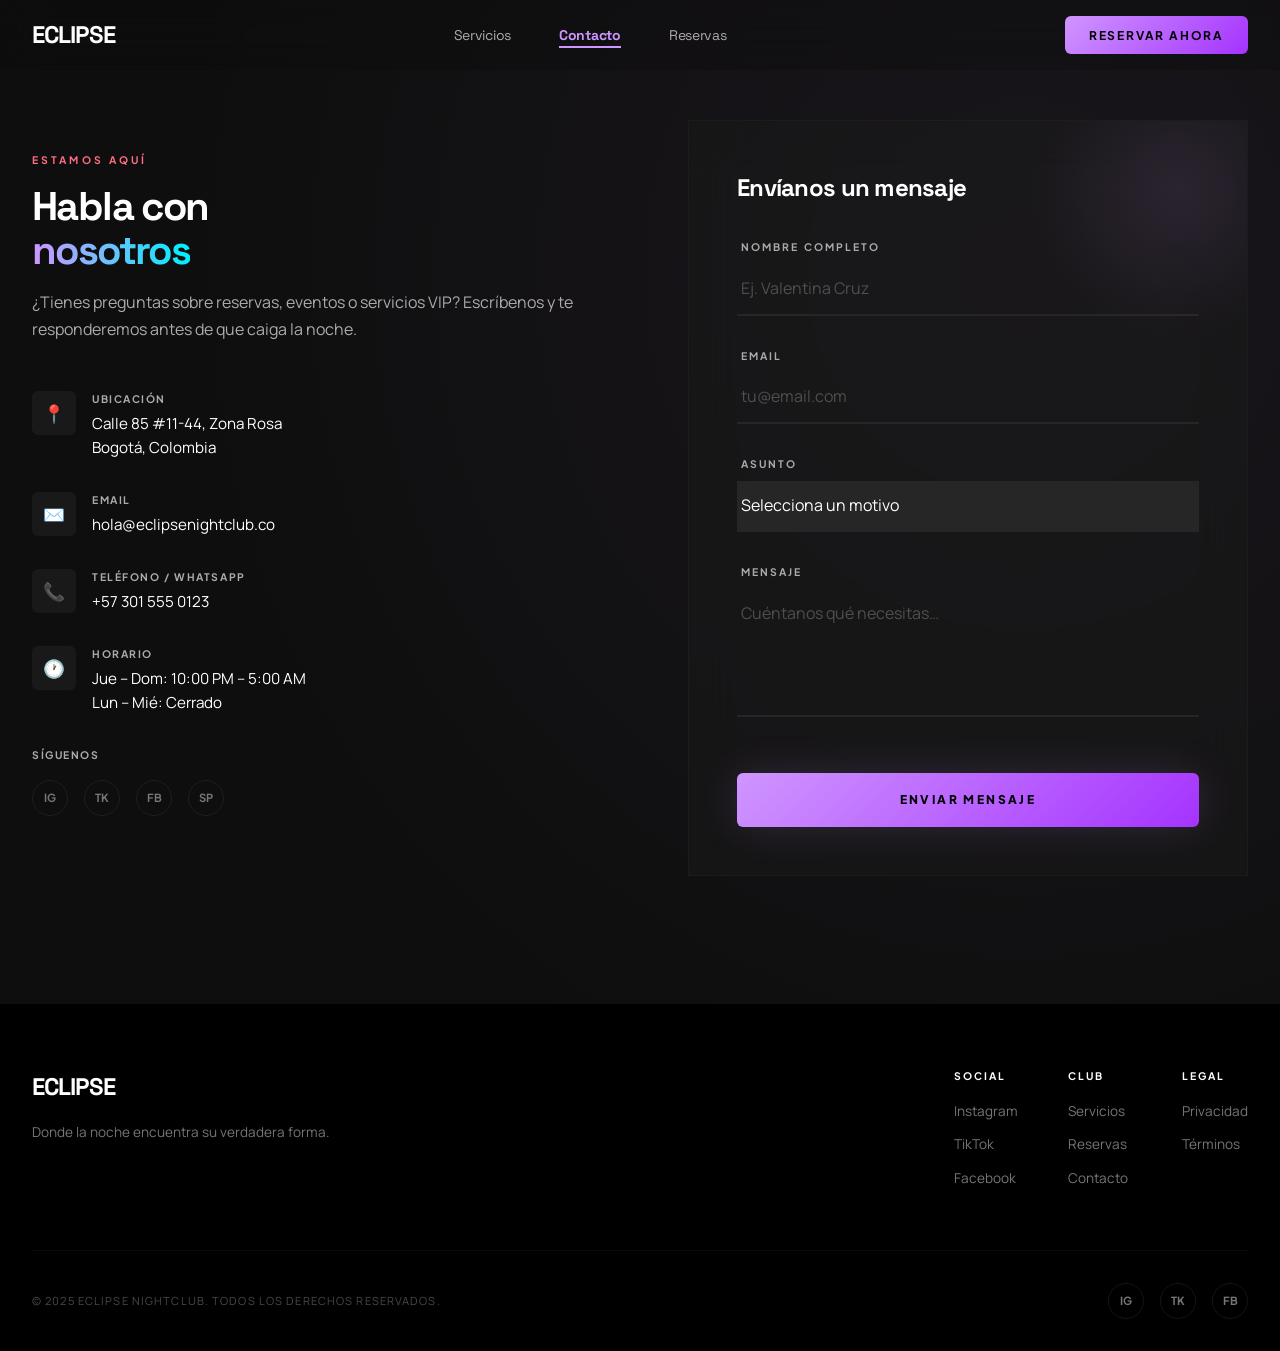
==== contacto.html @ fee571f5 "first commit" ====
<!DOCTYPE html>
<html lang="es" class="dark">
<head>
  <meta charset="UTF-8" />
  <meta name="viewport" content="width=device-width, initial-scale=1.0" />
  <title>ECLIPSE — Contacto</title>
  <meta name="description" content="Contáctanos. Estamos aquí para hacer de tu noche algo extraordinario." />
  <link rel="preconnect" href="https://fonts.googleapis.com" />
  <link rel="preconnect" href="https://fonts.gstatic.com" crossorigin />
  <link href="https://fonts.googleapis.com/css2?family=Space+Grotesk:wght@300;400;500;600;700&family=Manrope:wght@300;400;500;600;700&family=Plus+Jakarta+Sans:wght@400;500;600;700&display=swap" rel="stylesheet" />
  <link rel="stylesheet" href="styles.css" />
</head>
<body style="background:radial-gradient(ellipse at 80% 20%, rgba(207,150,255,0.06) 0%, transparent 60%), var(--surface-dim);">

<!-- NAV -->
<nav class="nav" role="navigation" aria-label="Navegación principal">
  <div class="nav__inner">
    <a href="index.html" class="nav__logo">ECLIPSE</a>
    <ul class="nav__links" role="list">
      <li><a href="servicios.html">Servicios</a></li>
      <li><a href="contacto.html" class="active">Contacto</a></li>
      <li><a href="reservas.html">Reservas</a></li>
    </ul>
    <a href="reservas.html" class="nav__cta">Reservar ahora</a>
    <button class="nav__hamburger" aria-label="Abrir menú" aria-expanded="false">
      <span></span><span></span><span></span>
    </button>
  </div>
  <div class="nav__mobile-menu">
    <a href="servicios.html">Servicios</a>
    <a href="contacto.html" class="active">Contacto</a>
    <a href="reservas.html">Reservas</a>
    <a href="reservas.html" class="nav__cta" style="margin-top:0.5rem;">Reservar ahora</a>
  </div>
</nav>

<!-- MAIN LAYOUT -->
<main>
  <div class="contacto-layout">

    <!-- LEFT: Info -->
    <div class="contacto-info animate-fade-in-up">
      <span class="section-eyebrow">Estamos aquí</span>
      <h1 class="contacto-info__title">
        Habla con<br />
        <span style="background:linear-gradient(90deg,var(--primary),var(--secondary));-webkit-background-clip:text;-webkit-text-fill-color:transparent;background-clip:text;">nosotros</span>
      </h1>
      <p class="contacto-info__subtitle">
        ¿Tienes preguntas sobre reservas, eventos o servicios VIP? Escríbenos y te responderemos antes de que caiga la noche.
      </p>

      <div class="contacto-item">
        <div class="contacto-item__icon">📍</div>
        <div>
          <p class="contacto-item__label">Ubicación</p>
          <p class="contacto-item__value">Calle 85 #11-44, Zona Rosa<br />Bogotá, Colombia</p>
        </div>
      </div>

      <div class="contacto-item">
        <div class="contacto-item__icon">✉️</div>
        <div>
          <p class="contacto-item__label">Email</p>
          <p class="contacto-item__value">hola@eclipsenightclub.co</p>
        </div>
      </div>

      <div class="contacto-item">
        <div class="contacto-item__icon">📞</div>
        <div>
          <p class="contacto-item__label">Teléfono / WhatsApp</p>
          <p class="contacto-item__value">+57 301 555 0123</p>
        </div>
      </div>

      <div class="contacto-item">
        <div class="contacto-item__icon">🕐</div>
        <div>
          <p class="contacto-item__label">Horario</p>
          <p class="contacto-item__value">Jue – Dom: 10:00 PM – 5:00 AM<br />Lun – Mié: Cerrado</p>
        </div>
      </div>

      <!-- Social links -->
      <div style="margin-top:var(--space-8);">
        <p class="contacto-item__label" style="margin-bottom:var(--space-4);">Síguenos</p>
        <div class="footer__socials">
          <a href="#" class="footer__social-link" aria-label="Instagram">IG</a>
          <a href="#" class="footer__social-link" aria-label="TikTok">TK</a>
          <a href="#" class="footer__social-link" aria-label="Facebook">FB</a>
          <a href="#" class="footer__social-link" aria-label="Spotify">SP</a>
        </div>
      </div>
    </div>

    <!-- RIGHT: Form -->
    <div class="contacto-form-wrapper animate-fade-in-up delay-1">
      <h2 style="font-family:var(--font-headline);font-size:1.5rem;font-weight:700;letter-spacing:-0.03em;color:#fff;margin-bottom:var(--space-8);">
        Envíanos un mensaje
      </h2>

      <form id="contact-form" novalidate>

        <div class="form-field">
          <label class="form-label" for="c-nombre">Nombre completo</label>
          <input
            class="form-input"
            type="text"
            id="c-nombre"
            name="nombre"
            placeholder="Ej. Valentina Cruz"
            autocomplete="name"
            data-required
          />
          <p class="form-error-msg" id="c-nombre-error" role="alert"></p>
        </div>

        <div class="form-field">
          <label class="form-label" for="c-email">Email</label>
          <input
            class="form-input"
            type="email"
            id="c-email"
            name="email"
            placeholder="tu@email.com"
            autocomplete="email"
            data-required
          />
          <p class="form-error-msg" id="c-email-error" role="alert"></p>
        </div>

        <div class="form-field">
          <label class="form-label" for="c-asunto">Asunto</label>
          <select class="form-select" id="c-asunto" name="asunto">
            <option value="">Selecciona un motivo</option>
            <option value="reserva">Información sobre reservas</option>
            <option value="vip">Mesa VIP</option>
            <option value="evento">Evento privado</option>
            <option value="prensa">Prensa y medios</option>
            <option value="otro">Otro</option>
          </select>
        </div>

        <div class="form-field">
          <label class="form-label" for="c-mensaje">Mensaje</label>
          <textarea
            class="form-textarea"
            id="c-mensaje"
            name="mensaje"
            placeholder="Cuéntanos qué necesitas…"
            rows="4"
            data-required
          ></textarea>
          <p class="form-error-msg" id="c-mensaje-error" role="alert"></p>
        </div>

        <button type="submit" class="btn-primary contact-submit-btn" style="width:100%;justify-content:center;margin-top:var(--space-4);">
          Enviar mensaje
        </button>

      </form>
    </div>

  </div>
</main>

<!-- FOOTER -->
<footer class="footer">
  <div class="footer__inner">
    <div class="footer__top">
      <div class="footer__brand">
        <p class="footer__logo">ECLIPSE</p>
        <p class="footer__tagline">Donde la noche encuentra su verdadera forma.</p>
      </div>
      <nav class="footer__links">
        <div class="footer__col">
          <span class="footer__col-title">Social</span>
          <a href="#">Instagram</a>
          <a href="#">TikTok</a>
          <a href="#">Facebook</a>
        </div>
        <div class="footer__col">
          <span class="footer__col-title">Club</span>
          <a href="servicios.html">Servicios</a>
          <a href="reservas.html">Reservas</a>
          <a href="contacto.html">Contacto</a>
        </div>
        <div class="footer__col">
          <span class="footer__col-title">Legal</span>
          <a href="#">Privacidad</a>
          <a href="#">Términos</a>
        </div>
      </nav>
    </div>
    <div class="footer__bottom">
      <p class="footer__copy">&copy; 2025 Eclipse Nightclub. Todos los derechos reservados.</p>
      <div class="footer__socials">
        <a href="#" class="footer__social-link" aria-label="Instagram">IG</a>
        <a href="#" class="footer__social-link" aria-label="TikTok">TK</a>
        <a href="#" class="footer__social-link" aria-label="Facebook">FB</a>
      </div>
    </div>
  </div>
</footer>

<script src="script.js"></script>
</body>
</html>
---- styles.css ----
/* ============================================================
   ECLIPSE NIGHTCLUB — Global Stylesheet
   Design System: The Nocturnal High-End Editorial
   ============================================================ */

/* ---------- Google Fonts ---------- */
@import url('https://fonts.googleapis.com/css2?family=Space+Grotesk:wght@300;400;500;600;700&family=Manrope:wght@300;400;500;600;700&family=Plus+Jakarta+Sans:wght@400;500;600;700&display=swap');

/* ---------- CSS Variables ---------- */
:root {
  /* Surfaces */
  --surface-dim:              #0e0e0e;
  --surface:                  #0e0e0e;
  --surface-container-lowest: #000000;
  --surface-container-low:    #131313;
  --surface-container:        #1a1919;
  --surface-container-high:   #201f1f;
  --surface-container-highest:#262626;
  --surface-bright:           #2c2c2c;
  --surface-variant:          #262626;

  /* Brand Colors */
  --primary:        #cf96ff;
  --primary-dim:    #a533ff;
  --secondary:      #00eefc;
  --secondary-dim:  #00deec;
  --tertiary:       #ff6e81;
  --tertiary-dim:   #e7004c;

  /* On-Colors */
  --on-surface:          #ffffff;
  --on-surface-variant:  #adaaaa;
  --on-primary-fixed:    #000000;
  --on-background:       #ffffff;

  /* Outline */
  --outline:         #777575;
  --outline-variant: #494847;

  /* Error */
  --error: #ff6e84;

  /* Typography */
  --font-headline: 'Space Grotesk', sans-serif;
  --font-body:     'Manrope', sans-serif;
  --font-label:    'Plus Jakarta Sans', sans-serif;

  /* Spacing Scale */
  --space-1: 0.25rem;
  --space-2: 0.5rem;
  --space-3: 0.75rem;
  --space-4: 1rem;
  --space-6: 1.5rem;
  --space-8: 2rem;
  --space-12: 3rem;
  --space-16: 4rem;
  --space-24: 6rem;
  --space-32: 8rem;

  /* Radii */
  --radius-sm:   0.125rem;
  --radius-md:   0.375rem;
  --radius-lg:   0.5rem;
  --radius-full: 9999px;
}

/* ---------- Reset & Base ---------- */
*, *::before, *::after { box-sizing: border-box; margin: 0; padding: 0; }

html { scroll-behavior: smooth; }

body {
  background-color: var(--surface-dim);
  color: var(--on-surface);
  font-family: var(--font-body);
  font-size: 1rem;
  line-height: 1.6;
  overflow-x: hidden;
  -webkit-font-smoothing: antialiased;
}

::selection { background: rgba(207, 150, 255, 0.3); color: #fff; }

img { display: block; max-width: 100%; }
a  { text-decoration: none; color: inherit; }
ul, ol { list-style: none; }
button { cursor: pointer; border: none; background: none; font: inherit; }
input, select, textarea { font: inherit; }

/* ---------- Typography Helpers ---------- */
.font-headline { font-family: var(--font-headline); }
.font-body     { font-family: var(--font-body); }
.font-label    { font-family: var(--font-label); }

/* ---------- Layout Helpers ---------- */
.container {
  max-width: 1280px;
  margin: 0 auto;
  padding: 0 var(--space-8);
}

/* ============================================================
   NAVIGATION
   ============================================================ */
.nav {
  position: fixed;
  top: 0;
  left: 0;
  width: 100%;
  z-index: 100;
  background: rgba(14, 14, 14, 0.4);
  backdrop-filter: blur(20px);
  -webkit-backdrop-filter: blur(20px);
  transition: background 0.3s ease;
}

.nav.scrolled {
  background: rgba(14, 14, 14, 0.85);
}

.nav__inner {
  display: flex;
  align-items: center;
  justify-content: space-between;
  padding: var(--space-4) var(--space-8);
  max-width: 1280px;
  margin: 0 auto;
}

.nav__logo {
  font-family: var(--font-headline);
  font-size: 1.5rem;
  font-weight: 700;
  letter-spacing: -0.04em;
  color: #fff;
  text-transform: uppercase;
}

.nav__links {
  display: flex;
  align-items: center;
  gap: var(--space-12);
}

.nav__links a {
  font-family: var(--font-headline);
  font-size: 0.875rem;
  letter-spacing: -0.02em;
  color: var(--on-surface-variant);
  transition: color 0.2s ease;
}

.nav__links a:hover { color: #fff; }

.nav__links a.active {
  color: var(--primary);
  font-weight: 700;
  border-bottom: 2px solid var(--primary);
  padding-bottom: 2px;
}

.nav__cta {
  background: linear-gradient(135deg, var(--primary), var(--primary-dim));
  color: var(--on-primary-fixed);
  font-family: var(--font-label);
  font-size: 0.75rem;
  font-weight: 700;
  letter-spacing: 0.15em;
  text-transform: uppercase;
  padding: 0.6rem 1.5rem;
  border-radius: var(--radius-md);
  transition: transform 0.2s ease, box-shadow 0.2s ease;
}

.nav__cta:hover {
  transform: translateY(-1px);
  box-shadow: 0 8px 30px rgba(207, 150, 255, 0.35);
}

.nav__cta:active { transform: scale(0.96); }

/* Hamburger */
.nav__hamburger {
  display: none;
  flex-direction: column;
  gap: 5px;
  padding: 4px;
}

.nav__hamburger span {
  display: block;
  width: 24px;
  height: 2px;
  background: #fff;
  transition: transform 0.3s ease, opacity 0.3s ease;
}

.nav__mobile-menu {
  display: none;
  flex-direction: column;
  gap: var(--space-4);
  padding: var(--space-6) var(--space-8);
  background: rgba(14, 14, 14, 0.95);
  backdrop-filter: blur(20px);
}

.nav__mobile-menu a {
  font-family: var(--font-headline);
  font-size: 1rem;
  color: var(--on-surface-variant);
  transition: color 0.2s;
}

.nav__mobile-menu a:hover,
.nav__mobile-menu a.active { color: var(--primary); }

.nav__mobile-menu .nav__cta { width: fit-content; }

/* ============================================================
   HERO
   ============================================================ */
.hero {
  position: relative;
  min-height: 100vh;
  display: flex;
  align-items: center;
  overflow: hidden;
}

.hero__bg {
  position: absolute;
  inset: 0;
  z-index: 0;
}

.hero__bg img {
  width: 100%;
  height: 100%;
  object-fit: cover;
}

.hero__overlay {
  position: absolute;
  inset: 0;
  background: linear-gradient(to bottom, rgba(14,14,14,0.35) 0%, rgba(14,14,14,1) 100%);
}

.hero__content {
  position: relative;
  z-index: 10;
  padding: 0 var(--space-8);
  max-width: 900px;
  padding-left: clamp(2rem, 8vw, 10rem);
}

.hero__eyebrow {
  display: flex;
  align-items: center;
  gap: var(--space-3);
  margin-bottom: var(--space-6);
}

.hero__eyebrow-dot {
  width: 0.75rem;
  height: 0.75rem;
  border-radius: var(--radius-full);
  background: var(--secondary);
  animation: pulse 2s cubic-bezier(0.4,0,0.6,1) infinite;
}

.hero__eyebrow-text {
  font-family: var(--font-label);
  font-size: 0.7rem;
  font-weight: 700;
  letter-spacing: 0.2em;
  text-transform: uppercase;
  color: var(--secondary);
}

.hero__title {
  font-family: var(--font-headline);
  font-size: clamp(3rem, 10vw, 7rem);
  font-weight: 700;
  letter-spacing: -0.04em;
  line-height: 0.9;
  color: var(--surface-bright);
  margin-bottom: var(--space-8);
}

.hero__title span {
  background: linear-gradient(90deg, var(--primary), var(--secondary));
  -webkit-background-clip: text;
  -webkit-text-fill-color: transparent;
  background-clip: text;
}

.hero__subtitle {
  font-size: 1.125rem;
  color: var(--on-surface-variant);
  max-width: 480px;
  margin-bottom: var(--space-12);
  line-height: 1.7;
}

.hero__actions {
  display: flex;
  flex-wrap: wrap;
  gap: var(--space-6);
}

/* ============================================================
   BUTTONS
   ============================================================ */
.btn-primary {
  background: linear-gradient(135deg, var(--primary), var(--primary-dim));
  color: var(--on-primary-fixed);
  font-family: var(--font-label);
  font-size: 0.75rem;
  font-weight: 800;
  letter-spacing: 0.2em;
  text-transform: uppercase;
  padding: 1.1rem 2.5rem;
  border-radius: var(--radius-md);
  display: inline-flex;
  align-items: center;
  gap: var(--space-2);
  box-shadow: 0 0 40px rgba(207, 150, 255, 0.15);
  transition: box-shadow 0.3s ease, transform 0.2s ease;
}

.btn-primary:hover {
  box-shadow: 0 15px 50px rgba(207, 150, 255, 0.4);
  transform: translateY(-2px);
}

.btn-primary:active { transform: scale(0.97); }

.btn-secondary {
  border: 1px solid rgba(73, 72, 71, 0.3);
  color: var(--secondary);
  font-family: var(--font-label);
  font-size: 0.75rem;
  font-weight: 800;
  letter-spacing: 0.2em;
  text-transform: uppercase;
  padding: 1.1rem 2.5rem;
  border-radius: var(--radius-md);
  display: inline-flex;
  align-items: center;
  gap: var(--space-2);
  transition: background 0.3s ease, transform 0.2s ease;
}

.btn-secondary:hover {
  background: rgba(0, 238, 252, 0.06);
  transform: translateY(-2px);
}

.btn-ghost {
  color: var(--secondary);
  font-family: var(--font-label);
  font-size: 0.75rem;
  font-weight: 700;
  letter-spacing: 0.2em;
  text-transform: uppercase;
  display: inline-flex;
  align-items: center;
  gap: var(--space-3);
  transition: gap 0.3s ease;
}

.btn-ghost:hover { gap: var(--space-4); }

.btn-ghost svg { transition: transform 0.3s ease; }
.btn-ghost:hover svg { transform: translateX(4px); }

/* ============================================================
   SECTION SHARED
   ============================================================ */
.section-eyebrow {
  display: block;
  font-family: var(--font-label);
  font-size: 0.65rem;
  font-weight: 700;
  letter-spacing: 0.3em;
  text-transform: uppercase;
  color: var(--tertiary);
  margin-bottom: var(--space-4);
}

.section-title {
  font-family: var(--font-headline);
  font-size: clamp(2.5rem, 5vw, 4rem);
  font-weight: 700;
  letter-spacing: -0.04em;
  color: #fff;
  line-height: 1;
  margin-bottom: var(--space-6);
}

.section-title em {
  font-style: italic;
  font-weight: 300;
  color: var(--on-surface-variant);
}

/* ============================================================
   EXPERIENCIAS / TESTIMONIOS
   ============================================================ */
.experiencias {
  padding: var(--space-32) var(--space-8);
  background: var(--surface-dim);
}

.experiencias__header {
  display: flex;
  justify-content: space-between;
  align-items: flex-end;
  margin-bottom: var(--space-24);
  gap: var(--space-8);
  max-width: 1280px;
  margin-left: auto;
  margin-right: auto;
}

.experiencias__header-left { max-width: 600px; }

.bento-grid {
  max-width: 1280px;
  margin: 0 auto;
  display: grid;
  grid-template-columns: repeat(12, 1fr);
  gap: var(--space-6);
}

.bento-card {
  position: relative;
  overflow: hidden;
  border-radius: var(--radius-lg);
  background: var(--surface-container);
}

.bento-card--wide  { grid-column: span 8; height: 500px; }
.bento-card--narrow { grid-column: span 4; height: 500px; }
.bento-card--third { grid-column: span 4; height: 300px; }

.bento-card__img {
  position: absolute;
  inset: 0;
  width: 100%;
  height: 100%;
  object-fit: cover;
  transition: transform 0.7s ease;
}

.bento-card:hover .bento-card__img { transform: scale(1.08); }

.bento-card--narrow .bento-card__img {
  filter: grayscale(1);
  transition: transform 0.7s ease, filter 0.7s ease;
}

.bento-card--narrow:hover .bento-card__img {
  filter: grayscale(0);
  transform: scale(1.08);
}

.bento-card__overlay {
  position: absolute;
  inset: 0;
  background: linear-gradient(to top, rgba(14,14,14,1) 0%, rgba(14,14,14,0.2) 60%, transparent 100%);
}

.bento-card__body {
  position: absolute;
  bottom: 0;
  padding: 2.5rem;
}

.bento-card__stars {
  display: flex;
  gap: 2px;
  color: var(--tertiary);
  margin-bottom: var(--space-4);
  font-size: 1.1rem;
}

.bento-card__quote {
  font-family: var(--font-headline);
  font-size: clamp(1.1rem, 2vw, 1.5rem);
  font-weight: 500;
  font-style: italic;
  color: #fff;
  line-height: 1.4;
  margin-bottom: var(--space-6);
}

.bento-card--narrow .bento-card__quote { font-size: 1.1rem; }

.bento-card__author {
  display: flex;
  align-items: center;
  gap: var(--space-4);
}

.bento-card__avatar {
  width: 48px;
  height: 48px;
  border-radius: var(--radius-full);
  overflow: hidden;
  border: 1px solid rgba(207, 150, 255, 0.3);
  flex-shrink: 0;
}

.bento-card__avatar img { width: 100%; height: 100%; object-fit: cover; }

.bento-card__name {
  font-family: var(--font-label);
  font-size: 0.75rem;
  font-weight: 700;
  color: #fff;
  text-transform: uppercase;
  letter-spacing: 0.1em;
}

.bento-card__role {
  font-size: 0.7rem;
  color: var(--on-surface-variant);
  margin-top: 2px;
}

/* Third card (minimal) */
.bento-card--minimal {
  grid-column: span 12;
  height: auto;
  padding: var(--space-8);
  background: var(--surface-container);
  border-radius: var(--radius-lg);
  display: flex;
  align-items: center;
  gap: var(--space-8);
  cursor: default;
}

/* ============================================================
   FOOTER
   ============================================================ */
.footer {
  background: var(--surface-container-lowest);
  padding: var(--space-16) var(--space-8) var(--space-8);
}

.footer__inner {
  max-width: 1280px;
  margin: 0 auto;
  display: flex;
  flex-direction: column;
  gap: var(--space-12);
}

.footer__top {
  display: flex;
  justify-content: space-between;
  align-items: flex-start;
  gap: var(--space-12);
  flex-wrap: wrap;
}

.footer__brand { max-width: 300px; }

.footer__logo {
  font-family: var(--font-headline);
  font-size: 1.5rem;
  font-weight: 700;
  color: #fff;
  letter-spacing: -0.04em;
  margin-bottom: var(--space-4);
}

.footer__tagline {
  font-size: 0.85rem;
  color: var(--outline);
  line-height: 1.6;
}

.footer__links {
  display: grid;
  grid-template-columns: repeat(3, 1fr);
  gap: var(--space-12);
}

.footer__col-title {
  font-family: var(--font-label);
  font-size: 0.65rem;
  font-weight: 700;
  letter-spacing: 0.2em;
  text-transform: uppercase;
  color: #fff;
  margin-bottom: var(--space-4);
  display: block;
}

.footer__col a {
  display: block;
  font-size: 0.85rem;
  color: var(--outline);
  margin-bottom: var(--space-3);
  transition: color 0.2s;
}

.footer__col a:hover { color: var(--secondary); }

.footer__bottom {
  display: flex;
  justify-content: space-between;
  align-items: center;
  padding-top: var(--space-8);
  border-top: 1px solid rgba(73,72,71,0.15);
  flex-wrap: wrap;
  gap: var(--space-4);
}

.footer__copy {
  font-size: 0.7rem;
  color: var(--outline-variant);
  letter-spacing: 0.1em;
  text-transform: uppercase;
}

.footer__socials {
  display: flex;
  gap: var(--space-4);
}

.footer__social-link {
  width: 36px;
  height: 36px;
  border-radius: var(--radius-full);
  border: 1px solid rgba(73,72,71,0.3);
  display: flex;
  align-items: center;
  justify-content: center;
  color: var(--outline);
  font-size: 0.7rem;
  font-family: var(--font-label);
  font-weight: 700;
  transition: border-color 0.2s, color 0.2s, background 0.2s;
}

.footer__social-link:hover {
  border-color: var(--secondary);
  color: var(--secondary);
  background: rgba(0, 238, 252, 0.05);
}

/* ============================================================
   ANIMATIONS
   ============================================================ */
@keyframes pulse {
  0%, 100% { opacity: 1; }
  50%       { opacity: 0.35; }
}

@keyframes fadeInUp {
  from { opacity: 0; transform: translateY(30px); }
  to   { opacity: 1; transform: translateY(0); }
}

@keyframes fadeIn {
  from { opacity: 0; }
  to   { opacity: 1; }
}

@keyframes shimmer {
  0%   { background-position: -200% center; }
  100% { background-position: 200% center; }
}

@keyframes confirmBounce {
  0%   { transform: scale(0.7); opacity: 0; }
  60%  { transform: scale(1.08); }
  100% { transform: scale(1);    opacity: 1; }
}

.animate-fade-in-up {
  animation: fadeInUp 0.7s ease both;
}

/* Stagger delays */
.delay-1 { animation-delay: 0.15s; }
.delay-2 { animation-delay: 0.3s; }
.delay-3 { animation-delay: 0.45s; }
.delay-4 { animation-delay: 0.6s; }

/* Scroll-reveal */
.reveal {
  opacity: 0;
  transform: translateY(28px);
  transition: opacity 0.7s ease, transform 0.7s ease;
}

.reveal.visible {
  opacity: 1;
  transform: none;
}

/* ============================================================
   PAGE: SERVICIOS
   ============================================================ */
.page-hero {
  padding-top: 120px;
  padding-bottom: var(--space-32);
  padding-left: var(--space-8);
  padding-right: var(--space-8);
  background: radial-gradient(ellipse at 50% 0%, rgba(207,150,255,0.08) 0%, transparent 70%);
  text-align: center;
}

.page-hero__title {
  font-family: var(--font-headline);
  font-size: clamp(3rem, 8vw, 6rem);
  font-weight: 700;
  letter-spacing: -0.04em;
  line-height: 0.95;
  color: #fff;
  margin-bottom: var(--space-6);
}

.page-hero__subtitle {
  font-size: 1.1rem;
  color: var(--on-surface-variant);
  max-width: 560px;
  margin: 0 auto;
  line-height: 1.7;
}

.servicios-section {
  padding: var(--space-24) var(--space-8);
}

.servicios-section:nth-child(even) {
  background: var(--surface-container-low);
}

.servicios-section__inner {
  max-width: 1280px;
  margin: 0 auto;
}

.servicios-section__grid {
  display: grid;
  grid-template-columns: repeat(auto-fit, minmax(300px, 1fr));
  gap: var(--space-6);
  margin-top: var(--space-12);
}

/* Service Cards */
.service-card {
  background: var(--surface-container);
  border-radius: var(--radius-lg);
  overflow: hidden;
  transition: transform 0.3s ease, box-shadow 0.3s ease;
}

.service-card:hover {
  transform: translateY(-6px);
  box-shadow: 0 20px 60px rgba(0,0,0,0.4);
}

.service-card__img-wrap {
  position: relative;
  height: 240px;
  overflow: hidden;
}

.service-card__img-wrap img {
  width: 100%;
  height: 100%;
  object-fit: cover;
  transition: transform 0.5s ease;
}

.service-card:hover .service-card__img-wrap img {
  transform: scale(1.06);
}

.service-card__img-overlay {
  position: absolute;
  inset: 0;
  background: linear-gradient(to top, var(--surface-container) 0%, transparent 60%);
}

.service-card__badge {
  position: absolute;
  top: var(--space-4);
  right: var(--space-4);
  background: rgba(14,14,14,0.7);
  backdrop-filter: blur(10px);
  border: 1px solid rgba(207,150,255,0.2);
  border-radius: var(--radius-full);
  padding: 4px 12px;
  font-family: var(--font-label);
  font-size: 0.6rem;
  font-weight: 700;
  letter-spacing: 0.15em;
  text-transform: uppercase;
  color: var(--primary);
}

.service-card__body {
  padding: var(--space-6);
}

.service-card__title {
  font-family: var(--font-headline);
  font-size: 1.25rem;
  font-weight: 700;
  letter-spacing: -0.02em;
  color: #fff;
  margin-bottom: var(--space-3);
}

.service-card__desc {
  font-size: 0.875rem;
  color: var(--on-surface-variant);
  line-height: 1.6;
  margin-bottom: var(--space-6);
}

.service-card__cta {
  display: inline-flex;
  align-items: center;
  gap: var(--space-2);
  font-family: var(--font-label);
  font-size: 0.65rem;
  font-weight: 700;
  letter-spacing: 0.2em;
  text-transform: uppercase;
  color: var(--primary);
  transition: gap 0.3s ease;
}

.service-card__cta:hover { gap: var(--space-4); }

/* DJ cards with larger accents */
.dj-card {
  background: var(--surface-container);
  border-radius: var(--radius-lg);
  overflow: hidden;
  display: flex;
  gap: var(--space-6);
  padding: var(--space-6);
  align-items: center;
  transition: background 0.2s ease;
}

.dj-card:hover { background: var(--surface-container-high); }

.dj-card__avatar {
  width: 80px;
  height: 80px;
  border-radius: var(--radius-full);
  overflow: hidden;
  flex-shrink: 0;
  border: 2px solid rgba(207,150,255,0.3);
}

.dj-card__avatar img { width: 100%; height: 100%; object-fit: cover; }

.dj-card__name {
  font-family: var(--font-headline);
  font-size: 1.1rem;
  font-weight: 700;
  color: #fff;
  margin-bottom: 4px;
}

.dj-card__genre {
  font-family: var(--font-label);
  font-size: 0.65rem;
  letter-spacing: 0.15em;
  text-transform: uppercase;
  color: var(--secondary);
  margin-bottom: var(--space-2);
}

.dj-card__desc {
  font-size: 0.8rem;
  color: var(--on-surface-variant);
}

/* Pulse indicator */
.pulse-indicator {
  display: inline-flex;
  align-items: center;
  gap: var(--space-2);
}

.pulse-indicator__dot {
  width: 8px;
  height: 8px;
  border-radius: var(--radius-full);
  background: var(--secondary);
  animation: pulse 2s ease infinite;
}

/* ============================================================
   PAGE: CONTACTO
   ============================================================ */
.contacto-layout {
  max-width: 1280px;
  margin: 0 auto;
  padding: 120px var(--space-8) var(--space-32);
  display: grid;
  grid-template-columns: 1fr 1fr;
  gap: var(--space-24);
  align-items: start;
}

.contacto-form-wrapper {
  position: relative;
  background: rgba(26,25,25,0.6);
  backdrop-filter: blur(24px);
  border-radius: var(--radius-xl);
  border: 1px solid rgba(73,72,71,0.12);
  padding: var(--space-12);
  overflow: hidden;
}

.contacto-form-wrapper::before {
  content: '';
  position: absolute;
  top: -80px;
  right: -80px;
  width: 300px;
  height: 300px;
  background: radial-gradient(circle, rgba(207,150,255,0.1), transparent 70%);
  pointer-events: none;
}

/* ---------- Form shared styles ---------- */
.form-field {
  margin-bottom: var(--space-8);
}

.form-label {
  display: block;
  font-family: var(--font-label);
  font-size: 0.65rem;
  font-weight: 700;
  letter-spacing: 0.2em;
  text-transform: uppercase;
  color: var(--on-surface-variant);
  margin-bottom: var(--space-2);
  margin-left: 4px;
}

.form-input,
.form-select,
.form-textarea {
  width: 100%;
  background: transparent;
  border: none;
  border-bottom: 2px solid var(--surface-variant);
  color: var(--on-surface);
  font-family: var(--font-body);
  font-size: 1rem;
  padding: 0.75rem 4px;
  outline: none;
  transition: border-color 0.3s ease, box-shadow 0.3s ease;
  -webkit-appearance: none;
  color-scheme: dark;
}

.form-input::placeholder,
.form-textarea::placeholder { color: rgba(117,117,117,0.6); }

.form-input:focus,
.form-select:focus,
.form-textarea:focus {
  border-bottom-color: var(--primary);
  box-shadow: 0 4px 12px -4px rgba(207,150,255,0.25);
}

.form-input.error,
.form-select.error,
.form-textarea.error {
  border-bottom-color: var(--error);
}

.form-error-msg {
  font-family: var(--font-label);
  font-size: 0.65rem;
  color: var(--error);
  margin-top: var(--space-1);
  margin-left: 4px;
  letter-spacing: 0.05em;
  display: none;
}

.form-error-msg.visible { display: block; }

.form-textarea {
  resize: none;
  min-height: 120px;
}

.form-select {
  background: var(--surface-container-highest);
  border: none;
  border-bottom: 2px solid var(--surface-variant);
  cursor: pointer;
}

.form-select option {
  background: var(--surface-container);
  color: var(--on-surface);
}

.contacto-info {
  padding-top: var(--space-8);
}

.contacto-info__title {
  font-family: var(--font-headline);
  font-size: 2.5rem;
  font-weight: 700;
  letter-spacing: -0.04em;
  color: #fff;
  margin-bottom: var(--space-4);
  line-height: 1.1;
}

.contacto-info__subtitle {
  color: var(--on-surface-variant);
  font-size: 1rem;
  line-height: 1.7;
  margin-bottom: var(--space-12);
}

.contacto-item {
  display: flex;
  gap: var(--space-4);
  margin-bottom: var(--space-8);
}

.contacto-item__icon {
  width: 44px;
  height: 44px;
  border-radius: var(--radius-md);
  background: var(--surface-container);
  display: flex;
  align-items: center;
  justify-content: center;
  flex-shrink: 0;
  font-size: 1.1rem;
}

.contacto-item__label {
  font-family: var(--font-label);
  font-size: 0.65rem;
  font-weight: 700;
  letter-spacing: 0.15em;
  text-transform: uppercase;
  color: var(--on-surface-variant);
  margin-bottom: 4px;
}

.contacto-item__value {
  font-size: 0.95rem;
  color: #fff;
}

/* ============================================================
   PAGE: RESERVAS
   ============================================================ */
.reservas-bg {
  background-image:
    radial-gradient(at 0% 0%, rgba(207,150,255,0.12) 0%, transparent 50%),
    radial-gradient(at 100% 100%, rgba(0,238,252,0.08) 0%, transparent 50%);
}

.reservas-layout {
  max-width: 1280px;
  margin: 0 auto;
  padding: 120px var(--space-8) var(--space-32);
  display: grid;
  grid-template-columns: 5fr 7fr;
  gap: var(--space-16);
  align-items: center;
  min-height: 100vh;
}

.reservas-editorial {
  padding-top: var(--space-8);
}

.reservas-editorial__title {
  font-family: var(--font-headline);
  font-size: clamp(3.5rem, 6vw, 5.5rem);
  font-weight: 900;
  letter-spacing: -0.05em;
  line-height: 0.93;
  color: var(--surface-bright);
  margin-bottom: var(--space-6);
}

.reservas-editorial__title span { color: var(--primary); }

.reservas-editorial__desc {
  color: var(--on-surface-variant);
  font-size: 1.05rem;
  line-height: 1.7;
  max-width: 400px;
  margin-bottom: var(--space-12);
}

.reservas-benefit {
  display: flex;
  align-items: flex-start;
  gap: var(--space-4);
  margin-bottom: var(--space-6);
}

.reservas-benefit__icon {
  font-size: 1.2rem;
  flex-shrink: 0;
  margin-top: 2px;
}

.reservas-benefit__title {
  font-family: var(--font-headline);
  font-size: 0.95rem;
  font-weight: 700;
  color: #fff;
  margin-bottom: 2px;
}

.reservas-benefit__desc {
  font-size: 0.8rem;
  color: var(--on-surface-variant);
}

.reservas-form-card {
  position: relative;
  background: rgba(26,25,25,0.65);
  backdrop-filter: blur(28px);
  -webkit-backdrop-filter: blur(28px);
  border-radius: var(--radius-xl);
  border: 1px solid rgba(73,72,71,0.12);
  padding: clamp(2rem, 4vw, 3.5rem);
  overflow: hidden;
}

.reservas-form-card::before {
  content: '';
  position: absolute;
  top: -100px;
  right: -100px;
  width: 350px;
  height: 350px;
  background: radial-gradient(circle, rgba(207,150,255,0.08), transparent 70%);
  pointer-events: none;
  transition: background 0.5s ease;
}

.reservas-form-card:hover::before {
  background: radial-gradient(circle, rgba(207,150,255,0.15), transparent 70%);
}

/* Experience Selector */
.experience-grid {
  display: grid;
  grid-template-columns: repeat(3, 1fr);
  gap: var(--space-3);
}

.exp-btn {
  padding: var(--space-4);
  border-radius: var(--radius-lg);
  background: rgba(38,38,38,0.4);
  border: 1px solid rgba(73,72,71,0.12);
  text-align: center;
  cursor: pointer;
  transition: background 0.2s ease, border-color 0.2s ease, transform 0.15s ease;
}

.exp-btn:hover { transform: scale(0.98); }
.exp-btn:active { transform: scale(0.95); }

.exp-btn.active-vip {
  background: rgba(207,150,255,0.08);
  border-color: rgba(207,150,255,0.4);
}

.exp-btn.active-general {
  background: rgba(0,238,252,0.06);
  border-color: rgba(0,238,252,0.35);
}

.exp-btn.active-evento {
  background: rgba(255,110,129,0.06);
  border-color: rgba(255,110,129,0.35);
}

.exp-btn__name {
  font-family: var(--font-headline);
  font-size: 0.9rem;
  font-weight: 700;
  color: #fff;
  margin-bottom: 4px;
}

.exp-btn__sub {
  font-family: var(--font-label);
  font-size: 0.55rem;
  text-transform: uppercase;
  letter-spacing: 0.1em;
  color: var(--on-surface-variant);
}

/* Reservation summary */
.reserva-summary {
  background: var(--surface-container-low);
  border-radius: var(--radius-lg);
  padding: var(--space-6);
  margin-top: var(--space-6);
  border: 1px solid rgba(207,150,255,0.1);
  display: none;
  animation: fadeInUp 0.4s ease both;
}

.reserva-summary.visible { display: block; }

.reserva-summary__title {
  font-family: var(--font-label);
  font-size: 0.65rem;
  font-weight: 700;
  letter-spacing: 0.2em;
  text-transform: uppercase;
  color: var(--primary);
  margin-bottom: var(--space-4);
}

.reserva-summary__row {
  display: flex;
  justify-content: space-between;
  align-items: center;
  font-size: 0.85rem;
  color: var(--on-surface-variant);
  margin-bottom: var(--space-2);
}

.reserva-summary__row strong { color: #fff; font-weight: 600; }

.reserva-summary__vip-msg {
  margin-top: var(--space-4);
  padding: var(--space-3) var(--space-4);
  background: rgba(207,150,255,0.07);
  border-left: 3px solid var(--primary);
  border-radius: 0 var(--radius-sm) var(--radius-sm) 0;
  font-size: 0.8rem;
  color: var(--primary);
  font-family: var(--font-label);
  letter-spacing: 0.05em;
  display: none;
}

.reserva-summary__vip-msg.visible { display: block; }

/* Confirmation overlay */
.confirmation-overlay {
  position: fixed;
  inset: 0;
  z-index: 200;
  background: rgba(14,14,14,0.95);
  backdrop-filter: blur(20px);
  display: flex;
  align-items: center;
  justify-content: center;
  padding: var(--space-8);
  opacity: 0;
  pointer-events: none;
  transition: opacity 0.4s ease;
}

.confirmation-overlay.visible {
  opacity: 1;
  pointer-events: all;
}

.confirmation-card {
  text-align: center;
  max-width: 480px;
  padding: var(--space-16);
  border-radius: var(--radius-xl);
  background: var(--surface-container);
  border: 1px solid rgba(207,150,255,0.15);
  box-shadow: 0 0 80px rgba(207,150,255,0.1);
  animation: confirmBounce 0.5s cubic-bezier(0.34,1.56,0.64,1) both;
}

.confirmation-icon {
  font-size: 3rem;
  margin-bottom: var(--space-6);
  display: block;
}

.confirmation-title {
  font-family: var(--font-headline);
  font-size: 2rem;
  font-weight: 700;
  letter-spacing: -0.04em;
  color: #fff;
  margin-bottom: var(--space-4);
}

.confirmation-sub {
  font-size: 0.9rem;
  color: var(--on-surface-variant);
  line-height: 1.6;
  margin-bottom: var(--space-8);
}

.confirmation-code {
  font-family: var(--font-label);
  font-size: 0.65rem;
  letter-spacing: 0.3em;
  text-transform: uppercase;
  color: var(--secondary);
  margin-bottom: var(--space-8);
}

/* ============================================================
   GRID: 2-COL FORM
   ============================================================ */
.form-grid-2 {
  display: grid;
  grid-template-columns: 1fr 1fr;
  gap: 0 var(--space-8);
}

/* ============================================================
   RESPONSIVE
   ============================================================ */
@media (max-width: 1024px) {
  .reservas-layout { grid-template-columns: 1fr; }
  .reservas-editorial { padding-top: 0; }
  .contacto-layout { grid-template-columns: 1fr; }
}

@media (max-width: 768px) {
  .nav__links { display: none; }
  .nav__cta   { display: none; }
  .nav__hamburger { display: flex; }

  .hero__content { padding-left: var(--space-8); }

  .bento-grid { grid-template-columns: 1fr; }
  .bento-card--wide,
  .bento-card--narrow { grid-column: span 1; }

  .experiencias__header {
    flex-direction: column;
    align-items: flex-start;
    margin-bottom: var(--space-12);
  }

  .footer__links { grid-template-columns: repeat(2, 1fr); }
  .footer__top { flex-direction: column; }

  .servicios-section__grid { grid-template-columns: 1fr; }

  .form-grid-2 { grid-template-columns: 1fr; }

  .experience-grid { grid-template-columns: 1fr; }

  .bento-card--wide,
  .bento-card--narrow { height: 380px; }
}

@media (max-width: 480px) {
  .hero__title { font-size: 2.8rem; }
  .hero__actions { flex-direction: column; }
  .btn-primary, .btn-secondary { text-align: center; justify-content: center; }
  .reservas-form-card { padding: var(--space-8); }
}
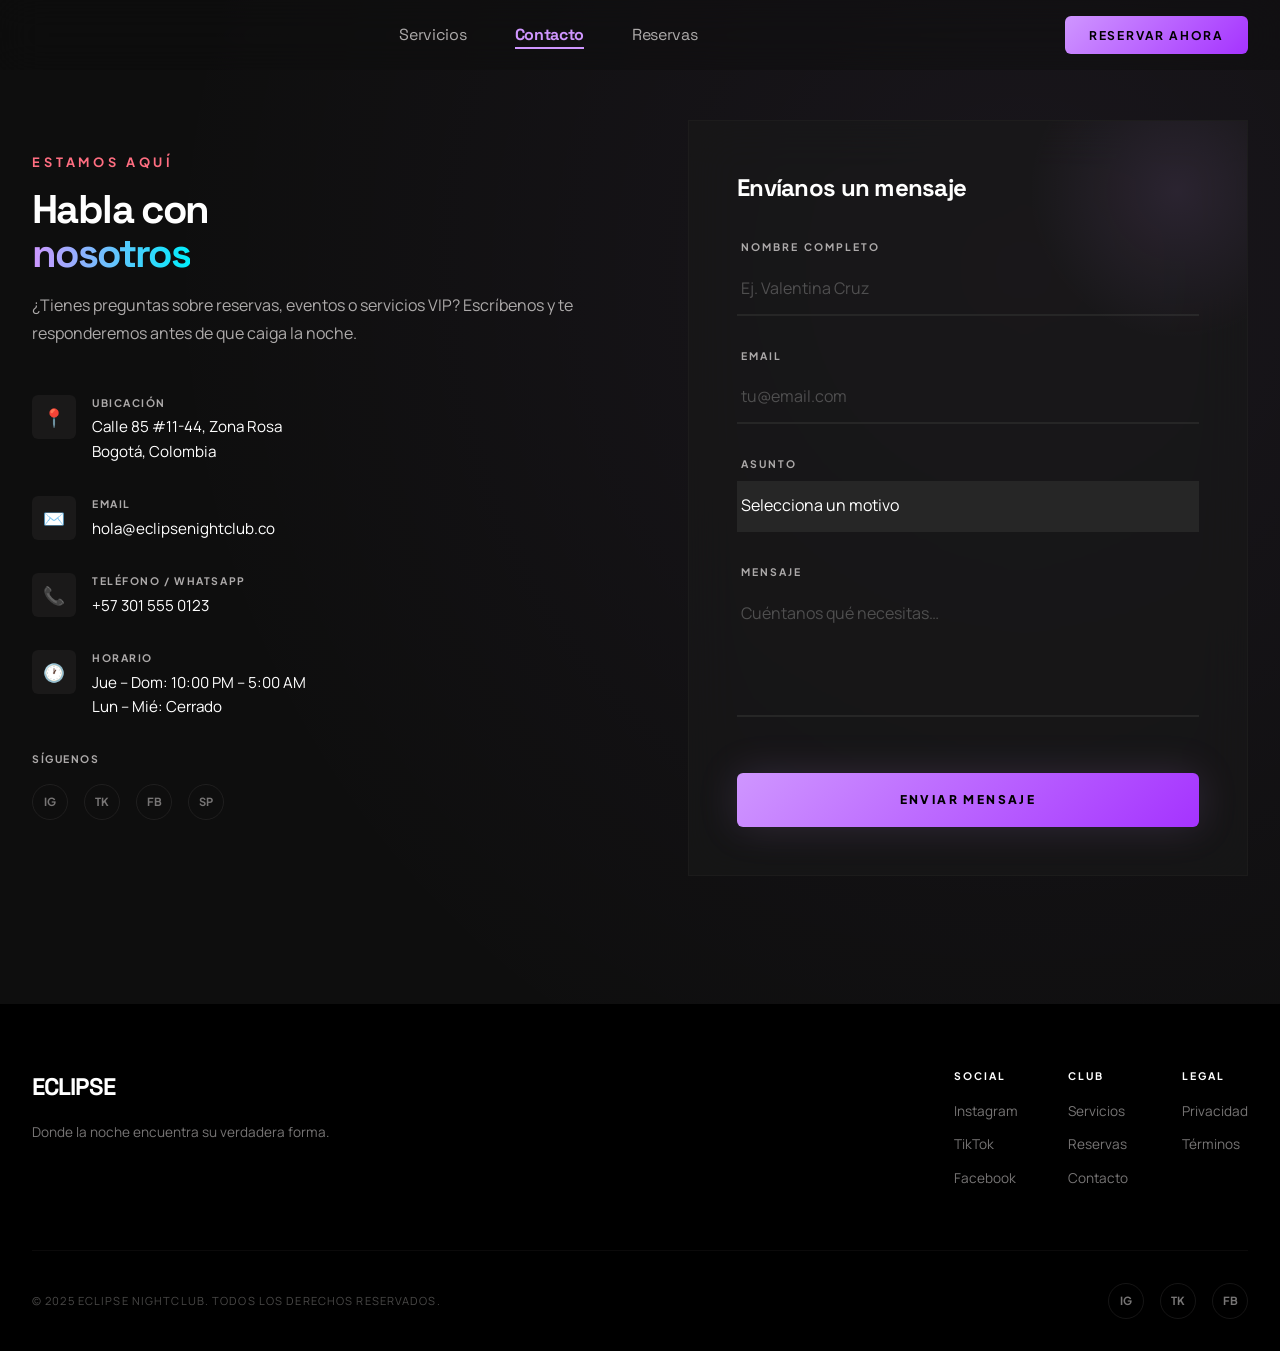
==== commit ad07ae1e: "Corregí el logo" ====
--- a/contacto.html
+++ b/contacto.html
@@ -15,7 +15,9 @@
 <!-- NAV -->
 <nav class="nav" role="navigation" aria-label="Navegación principal">
   <div class="nav__inner">
-    <a href="index.html" class="nav__logo">ECLIPSE</a>
+     <a href="index.html" class="nav__logo"></a>
+  <img src="img/logoEclipse.png" alt="ECLIPSE logo" class="nav__logo-img">
+</a>
     <ul class="nav__links" role="list">
       <li><a href="servicios.html">Servicios</a></li>
       <li><a href="contacto.html" class="active">Contacto</a></li>
--- a/styles.css
+++ b/styles.css
@@ -16,7 +16,7 @@
   --surface-container:        #1a1919;
   --surface-container-high:   #201f1f;
   --surface-container-highest:#262626;
-  --surface-bright:           #2c2c2c;
+  --surface-bright:           #ffffff;
   --surface-variant:          #262626;
 
   /* Brand Colors */
@@ -118,6 +118,7 @@
   background: rgba(14, 14, 14, 0.85);
 }
 
+
 .nav__inner {
   display: flex;
   align-items: center;
@@ -125,15 +126,15 @@
   padding: var(--space-4) var(--space-8);
   max-width: 1280px;
   margin: 0 auto;
-}
-
-.nav__logo {
-  font-family: var(--font-headline);
-  font-size: 1.5rem;
-  font-weight: 700;
-  letter-spacing: -0.04em;
-  color: #fff;
-  text-transform: uppercase;
+  position: relative;
+}
+
+.nav__logo-img {
+  height: 200px;
+  width: auto;
+  display: block;
+  position: absolute;
+  margin: 10px
 }
 
 .nav__links {
@@ -144,7 +145,7 @@
 
 .nav__links a {
   font-family: var(--font-headline);
-  font-size: 0.875rem;
+  font-size: 1rem;
   letter-spacing: -0.02em;
   color: var(--on-surface-variant);
   transition: color 0.2s ease;
@@ -283,7 +284,7 @@
   font-weight: 700;
   letter-spacing: -0.04em;
   line-height: 0.9;
-  color: var(--surface-bright);
+  color: var(--on-surface);
   margin-bottom: var(--space-8);
 }
 
@@ -380,7 +381,7 @@
 .section-eyebrow {
   display: block;
   font-family: var(--font-label);
-  font-size: 0.65rem;
+  font-size: 0.80rem;
   font-weight: 700;
   letter-spacing: 0.3em;
   text-transform: uppercase;
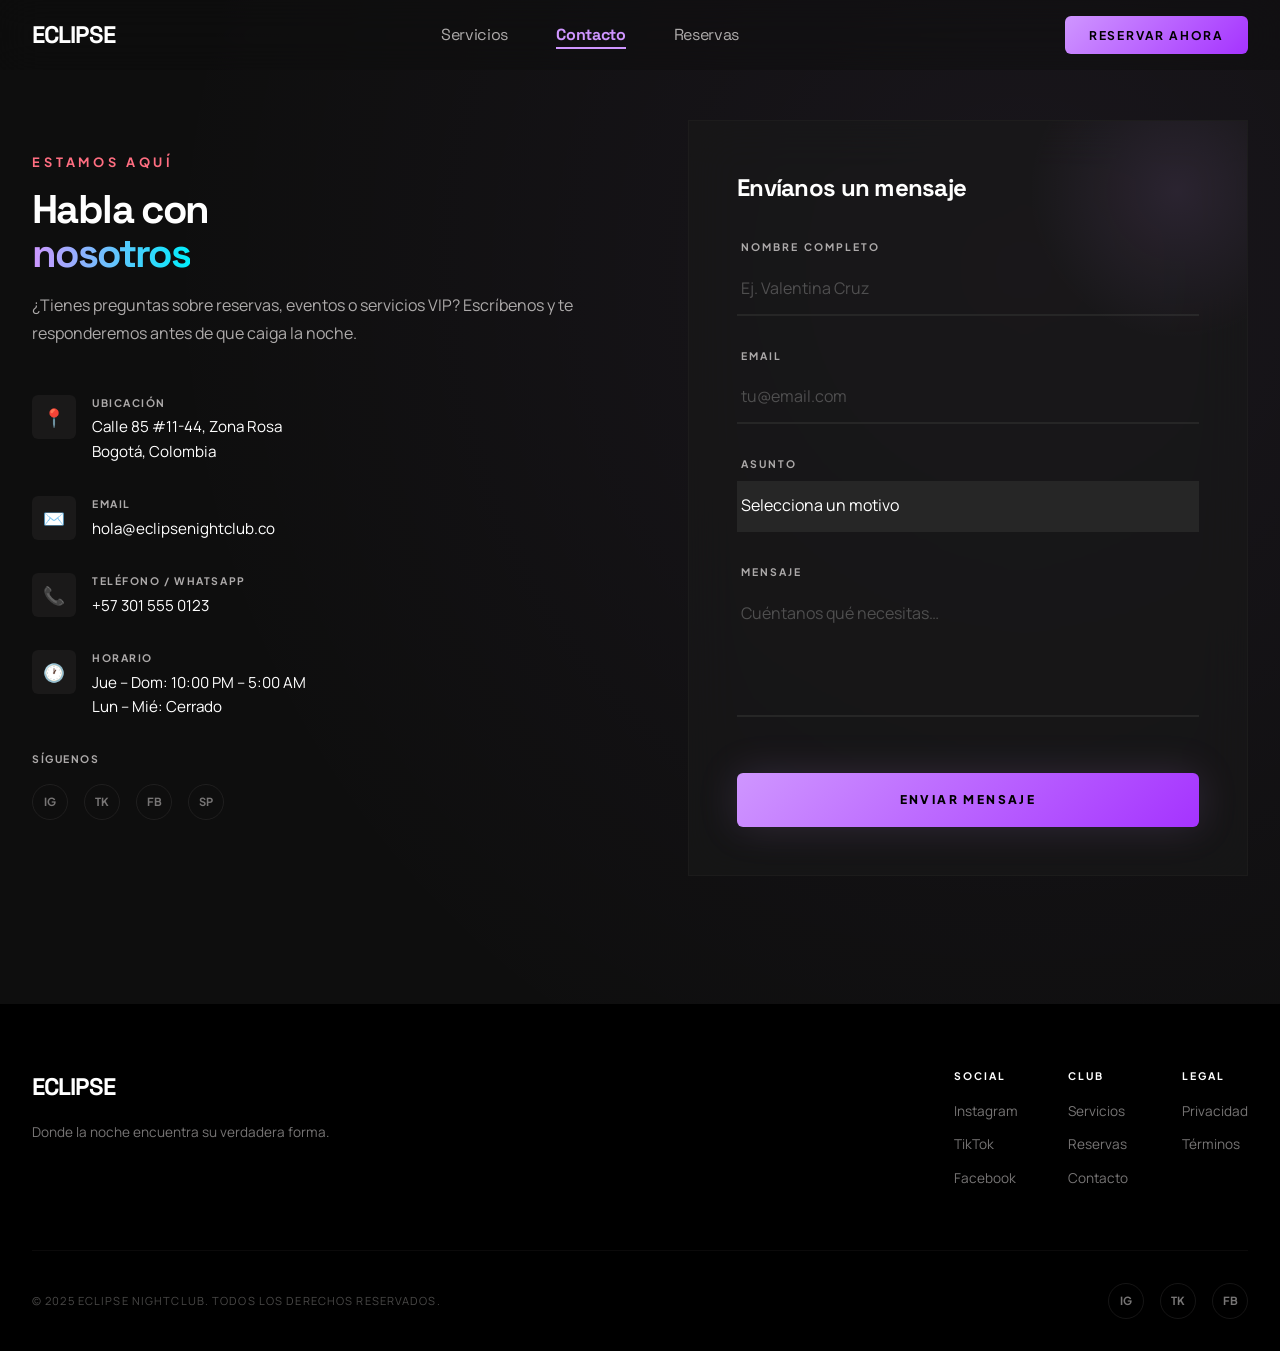
==== commit 2908cd82: "Otra vz el logo" ====
--- a/contacto.html
+++ b/contacto.html
@@ -15,9 +15,7 @@
 <!-- NAV -->
 <nav class="nav" role="navigation" aria-label="Navegación principal">
   <div class="nav__inner">
-     <a href="index.html" class="nav__logo"></a>
-  <img src="img/logoEclipse.png" alt="ECLIPSE logo" class="nav__logo-img">
-</a>
+    <a href="index.html" class="nav__logo">ECLIPSE</a>
     <ul class="nav__links" role="list">
       <li><a href="servicios.html">Servicios</a></li>
       <li><a href="contacto.html" class="active">Contacto</a></li>
--- a/styles.css
+++ b/styles.css
@@ -119,6 +119,7 @@
 }
 
 
+
 .nav__inner {
   display: flex;
   align-items: center;
@@ -126,15 +127,15 @@
   padding: var(--space-4) var(--space-8);
   max-width: 1280px;
   margin: 0 auto;
-  position: relative;
-}
-
-.nav__logo-img {
-  height: 200px;
-  width: auto;
-  display: block;
-  position: absolute;
-  margin: 10px
+}
+
+.nav__logo {
+  font-family: var(--font-headline);
+  font-size: 1.5rem;
+  font-weight: 700;
+  letter-spacing: -0.04em;
+  color: #fff;
+  text-transform: uppercase;
 }
 
 .nav__links {
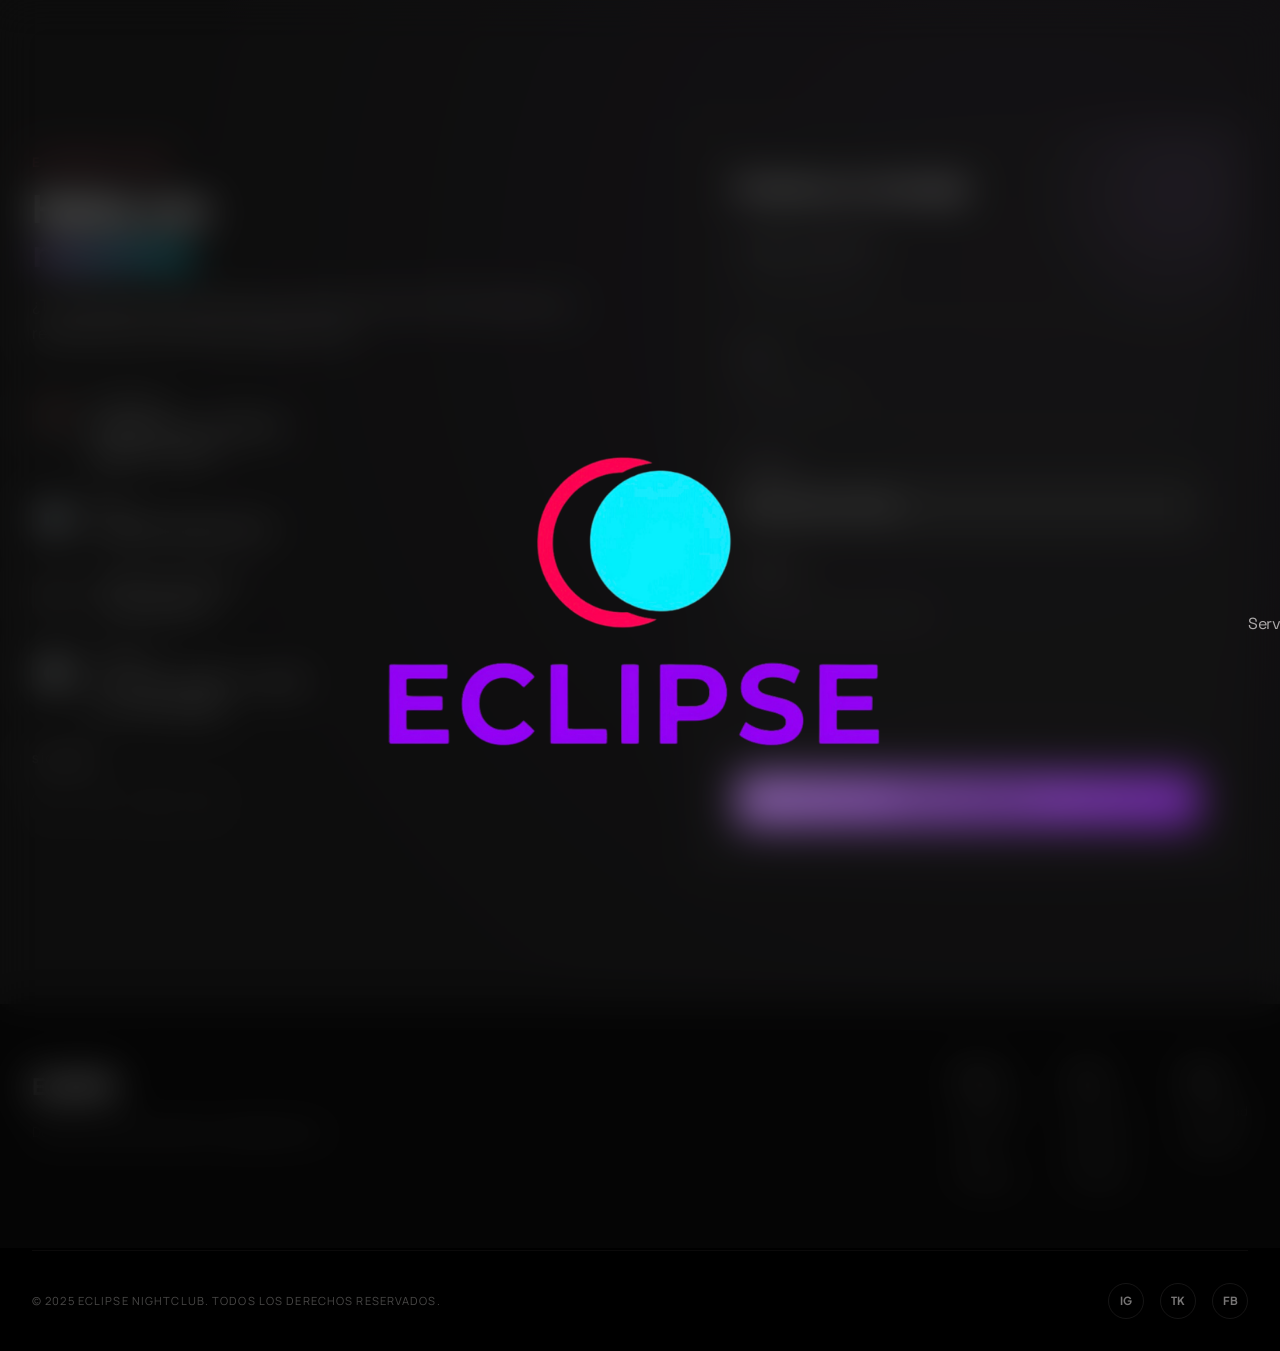
==== commit 0c57a33b: "Correción final del logo" ====
--- a/contacto.html
+++ b/contacto.html
@@ -15,7 +15,9 @@
 <!-- NAV -->
 <nav class="nav" role="navigation" aria-label="Navegación principal">
   <div class="nav__inner">
-    <a href="index.html" class="nav__logo">ECLIPSE</a>
+    <a href="index.html" class="nav__logo"></a>
+  <img src="img/logoEclipse.png" alt="ECLIPSE logo" class="nav__logo-img">
+  </a>
     <ul class="nav__links" role="list">
       <li><a href="servicios.html">Servicios</a></li>
       <li><a href="contacto.html" class="active">Contacto</a></li>
